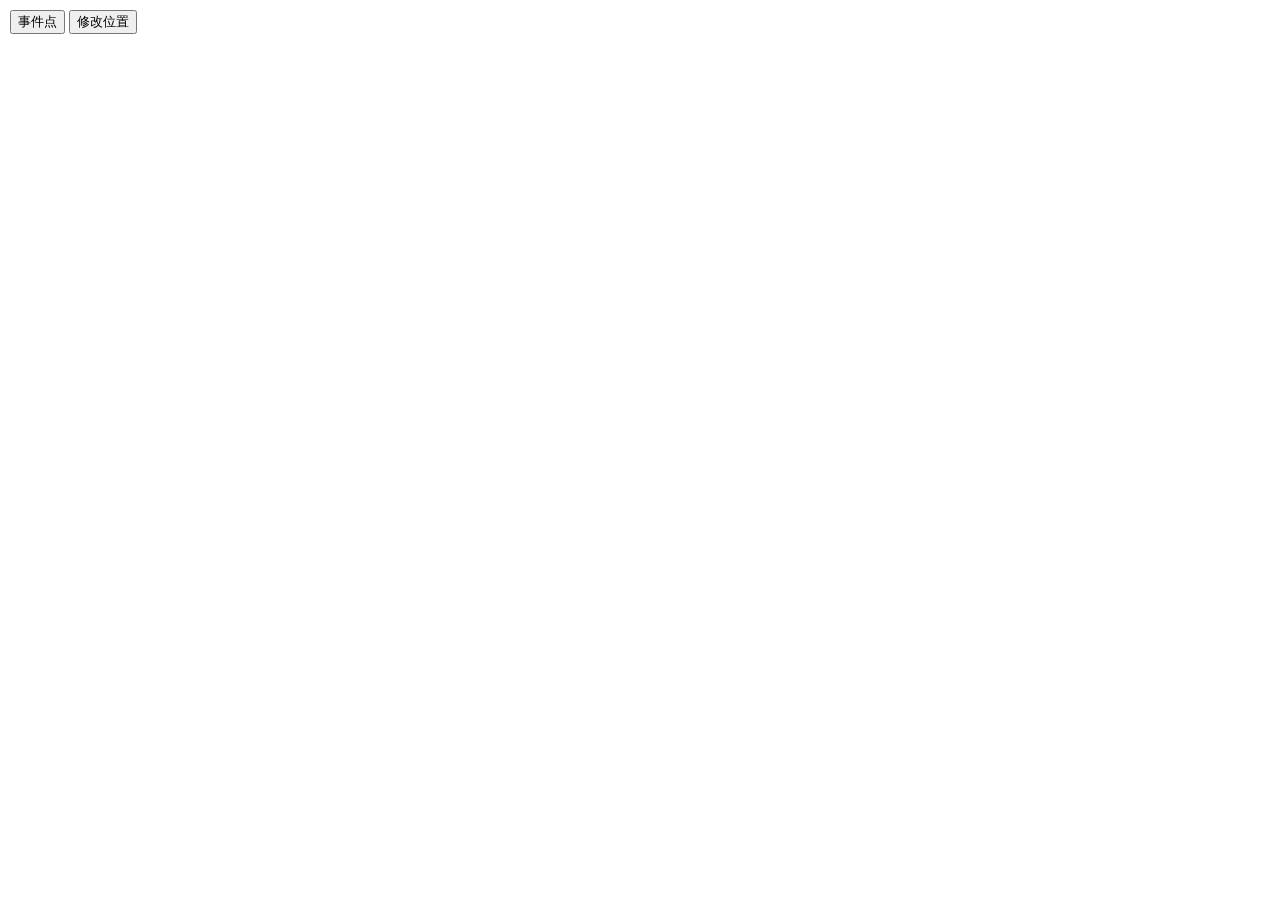
==== index.html @ 2b2c5138 "Update and rename README.md to index.html" ====
<!DOCTYPE html>
<html>

<head>
    <meta charset="utf-8">
    <meta http-equiv="X-UA-Compatible" content="IE=edge">
    <meta name="viewport"
        content="width=device-width, initial-scale=1, maximum-scale=1, minimum-scale=1, user-scalable=no">
    <title>测试消防GIS!</title>
    <link rel="stylesheet" href="http://www.supermapol.com/earth/static/Cesium/Widgets/widgets.css">
    <script type="text/javascript" src="http://www.supermapol.com/earth/vue-iEarth/static/Cesium/Cesium.js"></script>
    <!-- <link rel="stylesheet" href="https://cdn.jsdelivr.net/npm/leaflet@1.7.1/dist/leaflet.css"> -->
    <!-- <script type="text/javascript" src="https://cdn.jsdelivr.net/npm/leaflet@1.7.1/dist/leaflet.js"></script> -->
    <script type="text/javascript" src="https://gitee.com/n7gs7/ccgis/raw/master/dist/ccgis.js"></script>
    <script type="text/javascript" src="https://gitee.com/n7gs7/ccgis/raw/master/dist/features.js"></script>
    <script type="text/javascript" src="https://gitee.com/n7gs7/ccgis/raw/master/dist/plan-tools.js"></script>
    <style>
        html,
        body {
            padding: 0;
            margin: 0;
        }

        #cesiumContainer {
            position: absolute;
            width: 100%;
            height: 100%;
            overflow: hidden;
        }

        .tools {
            position: absolute;
            top: 10px;
            left: 10px;
            color: #fff;
            z-index: 999;
        }
    </style>
</head>

<body>
    <div id="mapContainer"></div>
    <div id="cesiumContainer"></div>
    <div class="tools">
        <button id="point">事件点</button>
        <button id="change">修改位置</button>
    </div>
</body>
<script>
    let CCGIS = ccgis.default;
    let AlertMarker = window['features'].AlertMarker;
    let psg = new CCGIS({
        cesium: {
            sceneid: 'cesiumContainer'
        },
        modules: [AlertMarker]
    });
    let b3d = psg.get('cc3dcesium');
    // 

    let entity;
    document.getElementById('point').onclick = function () {
        const position = {
            longitude: 104.176852816074,
            latitude: 36.5506279715878,
            height: 24.331
        }
        const alertmarker = psg.get('alertmarker')
        entity = alertmarker.create({
            position: Cesium.Cartesian3.fromDegrees(position.longitude, position.latitude, position.height + 1),
            iconUrl: './static/images/entity/pos_red.png',
            color: Cesium.Color.RED
        })
        b3d.viewer.camera.flyTo({
            destination: new Cesium.Cartesian3.fromDegrees(position.longitude, position.latitude - 0.009,
                618),
            orientation: {
                roll: 0,
                heading: 0,
                pitch: -Math.PI / 6
            },
            duration: 3
        })
    };

    document.getElementById('change').onclick = function () {
        const position = {
            longitude: 104.176852816074,
            latitude: 36.5506279715878,
            height: 0
        }
        entity.position = Cesium.Cartesian3.fromDegrees(position.longitude, position.latitude, position.height + 1)
    };
</script>
</html>
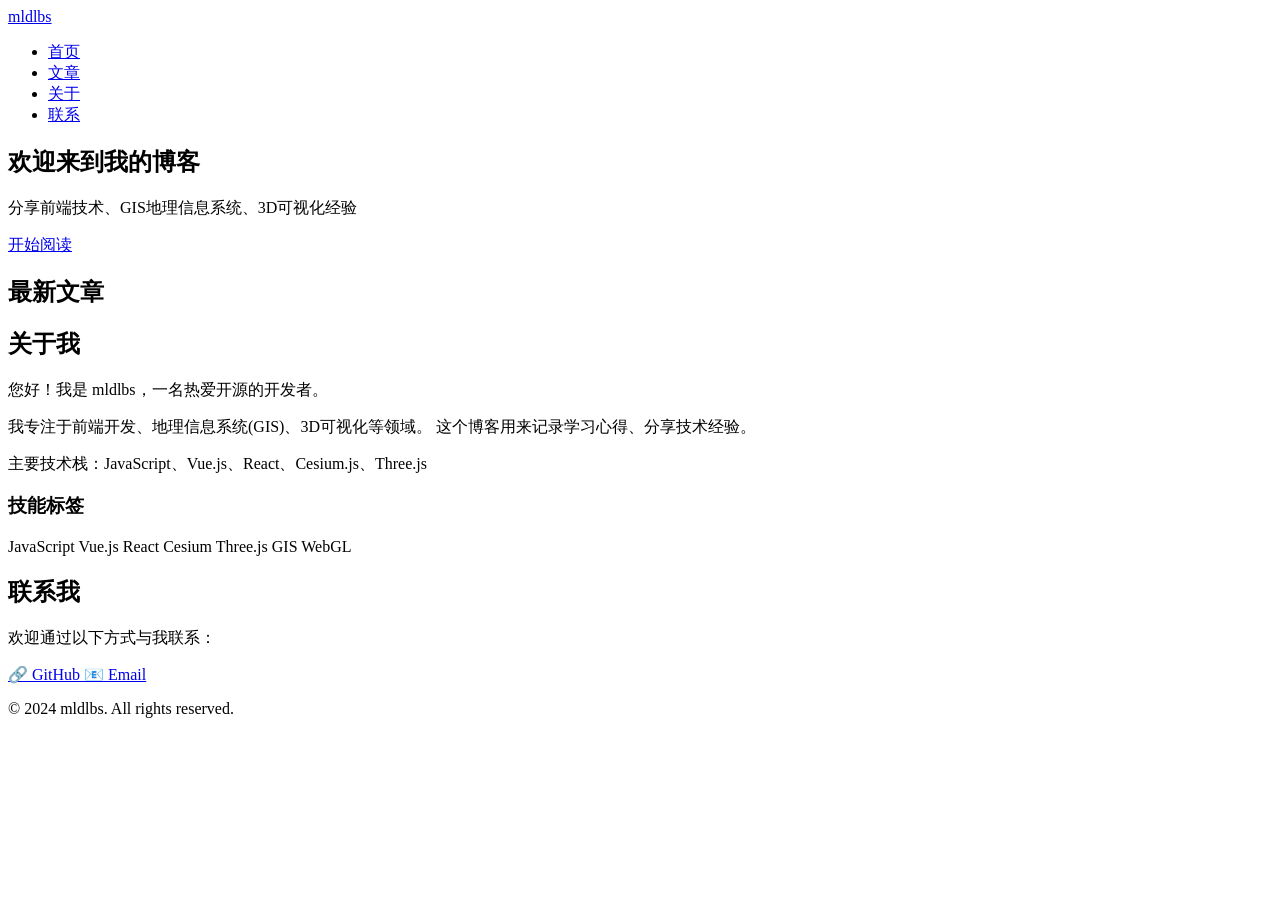
==== commit b2c63f87: "建立博客首页结构" ====
--- a/index.html
+++ b/index.html
@@ -1,95 +1,103 @@
 <!DOCTYPE html>
-<html>
+<html lang="zh-CN">
+<head>
+    <meta charset="UTF-8">
+    <meta name="viewport" content="width=device-width, initial-scale=1.0">
+    <title>mldlbs的博客 - 前端与GIS技术分享</title>
+    <link rel="stylesheet" href="style.css">
+</head>
+<body>
+    <!-- 导航栏 -->
+    <nav class="navbar">
+        <div class="nav-container">
+            <a href="index.html" class="nav-logo">mldlbs</a>
+            <ul class="nav-menu">
+                <li class="nav-item"><a href="#home" class="nav-link">首页</a></li>
+                <li class="nav-item"><a href="#articles" class="nav-link">文章</a></li>
+                <li class="nav-item"><a href="#about" class="nav-link">关于</a></li>
+                <li class="nav-item"><a href="#contact" class="nav-link">联系</a></li>
+            </ul>
+        </div>
+    </nav>
 
-<head>
-    <meta charset="utf-8">
-    <meta http-equiv="X-UA-Compatible" content="IE=edge">
-    <meta name="viewport"
-        content="width=device-width, initial-scale=1, maximum-scale=1, minimum-scale=1, user-scalable=no">
-    <title>测试消防GIS!</title>
-    <link rel="stylesheet" href="http://www.supermapol.com/earth/static/Cesium/Widgets/widgets.css">
-    <script type="text/javascript" src="http://www.supermapol.com/earth/vue-iEarth/static/Cesium/Cesium.js"></script>
-    <!-- <link rel="stylesheet" href="https://cdn.jsdelivr.net/npm/leaflet@1.7.1/dist/leaflet.css"> -->
-    <!-- <script type="text/javascript" src="https://cdn.jsdelivr.net/npm/leaflet@1.7.1/dist/leaflet.js"></script> -->
-    <script type="text/javascript" src="https://gitee.com/n7gs7/ccgis/raw/master/dist/ccgis.js"></script>
-    <script type="text/javascript" src="https://gitee.com/n7gs7/ccgis/raw/master/dist/features.js"></script>
-    <script type="text/javascript" src="https://gitee.com/n7gs7/ccgis/raw/master/dist/plan-tools.js"></script>
-    <style>
-        html,
-        body {
-            padding: 0;
-            margin: 0;
-        }
+    <!-- 首页头部 -->
+    <section id="home" class="hero">
+        <div class="hero-content">
+            <h1>欢迎来到我的博客</h1>
+            <p>分享前端技术、GIS地理信息系统、3D可视化经验</p>
+            <a href="#articles" class="cta-button">开始阅读</a>
+        </div>
+    </section>
 
-        #cesiumContainer {
-            position: absolute;
-            width: 100%;
-            height: 100%;
-            overflow: hidden;
-        }
+    <!-- 文章列表 -->
+    <section id="articles" class="articles-section">
+        <div class="container">
+            <h2 class="section-title">最新文章</h2>
+            
+            <div class="articles-grid" id="articles-container">
+                <!-- 文章卡片会由 JavaScript 动态生成 -->
+            </div>
+        </div>
+    </section>
 
-        .tools {
-            position: absolute;
-            top: 10px;
-            left: 10px;
-            color: #fff;
-            z-index: 999;
-        }
-    </style>
-</head>
+    <!-- 关于部分 -->
+    <section id="about" class="about-section">
+        <div class="container">
+            <h2 class="section-title">关于我</h2>
+            <div class="about-content">
+                <div class="about-text">
+                    <p>
+                        您好！我是 mldlbs，一名热爱开源的开发者。
+                    </p>
+                    <p>
+                        我专注于前端开发、地理信息系统(GIS)、3D可视化等领域。
+                        这个博客用来记录学习心得、分享技术经验。
+                    </p>
+                    <p>
+                        主要技术栈：JavaScript、Vue.js、React、Cesium.js、Three.js
+                    </p>
+                </div>
+                <div class="skills">
+                    <h3>技能标签</h3>
+                    <div class="skill-tags">
+                        <span class="tag">JavaScript</span>
+                        <span class="tag">Vue.js</span>
+                        <span class="tag">React</span>
+                        <span class="tag">Cesium</span>
+                        <span class="tag">Three.js</span>
+                        <span class="tag">GIS</span>
+                        <span class="tag">WebGL</span>
+                    </div>
+                </div>
+            </div>
+        </div>
+    </section>
 
-<body>
-    <div id="mapContainer"></div>
-    <div id="cesiumContainer"></div>
-    <div class="tools">
-        <button id="point">事件点</button>
-        <button id="change">修改位置</button>
-    </div>
+    <!-- 联系部分 -->
+    <section id="contact" class="contact-section">
+        <div class="container">
+            <h2 class="section-title">联系我</h2>
+            <div class="contact-content">
+                <p>欢迎通过以下方式与我联系：</p>
+                <div class="contact-links">
+                    <a href="https://github.com/mldlbs" target="_blank" class="contact-link">
+                        <span class="icon">🔗</span> GitHub
+                    </a>
+                    <a href="mailto:your-email@example.com" class="contact-link">
+                        <span class="icon">📧</span> Email
+                    </a>
+                </div>
+            </div>
+        </div>
+    </section>
+
+    <!-- 页脚 -->
+    <footer class="footer">
+        <div class="container">
+            <p>&copy; 2024 mldlbs. All rights reserved.</p>
+        </div>
+    </footer>
+
+    <script src="script.js"></script>
 </body>
-<script>
-    let CCGIS = ccgis.default;
-    let AlertMarker = window['features'].AlertMarker;
-    let psg = new CCGIS({
-        cesium: {
-            sceneid: 'cesiumContainer'
-        },
-        modules: [AlertMarker]
-    });
-    let b3d = psg.get('cc3dcesium');
-    // 
-
-    let entity;
-    document.getElementById('point').onclick = function () {
-        const position = {
-            longitude: 104.176852816074,
-            latitude: 36.5506279715878,
-            height: 24.331
-        }
-        const alertmarker = psg.get('alertmarker')
-        entity = alertmarker.create({
-            position: Cesium.Cartesian3.fromDegrees(position.longitude, position.latitude, position.height + 1),
-            iconUrl: './static/images/entity/pos_red.png',
-            color: Cesium.Color.RED
-        })
-        b3d.viewer.camera.flyTo({
-            destination: new Cesium.Cartesian3.fromDegrees(position.longitude, position.latitude - 0.009,
-                618),
-            orientation: {
-                roll: 0,
-                heading: 0,
-                pitch: -Math.PI / 6
-            },
-            duration: 3
-        })
-    };
-
-    document.getElementById('change').onclick = function () {
-        const position = {
-            longitude: 104.176852816074,
-            latitude: 36.5506279715878,
-            height: 0
-        }
-        entity.position = Cesium.Cartesian3.fromDegrees(position.longitude, position.latitude, position.height + 1)
-    };
-</script>
 </html>
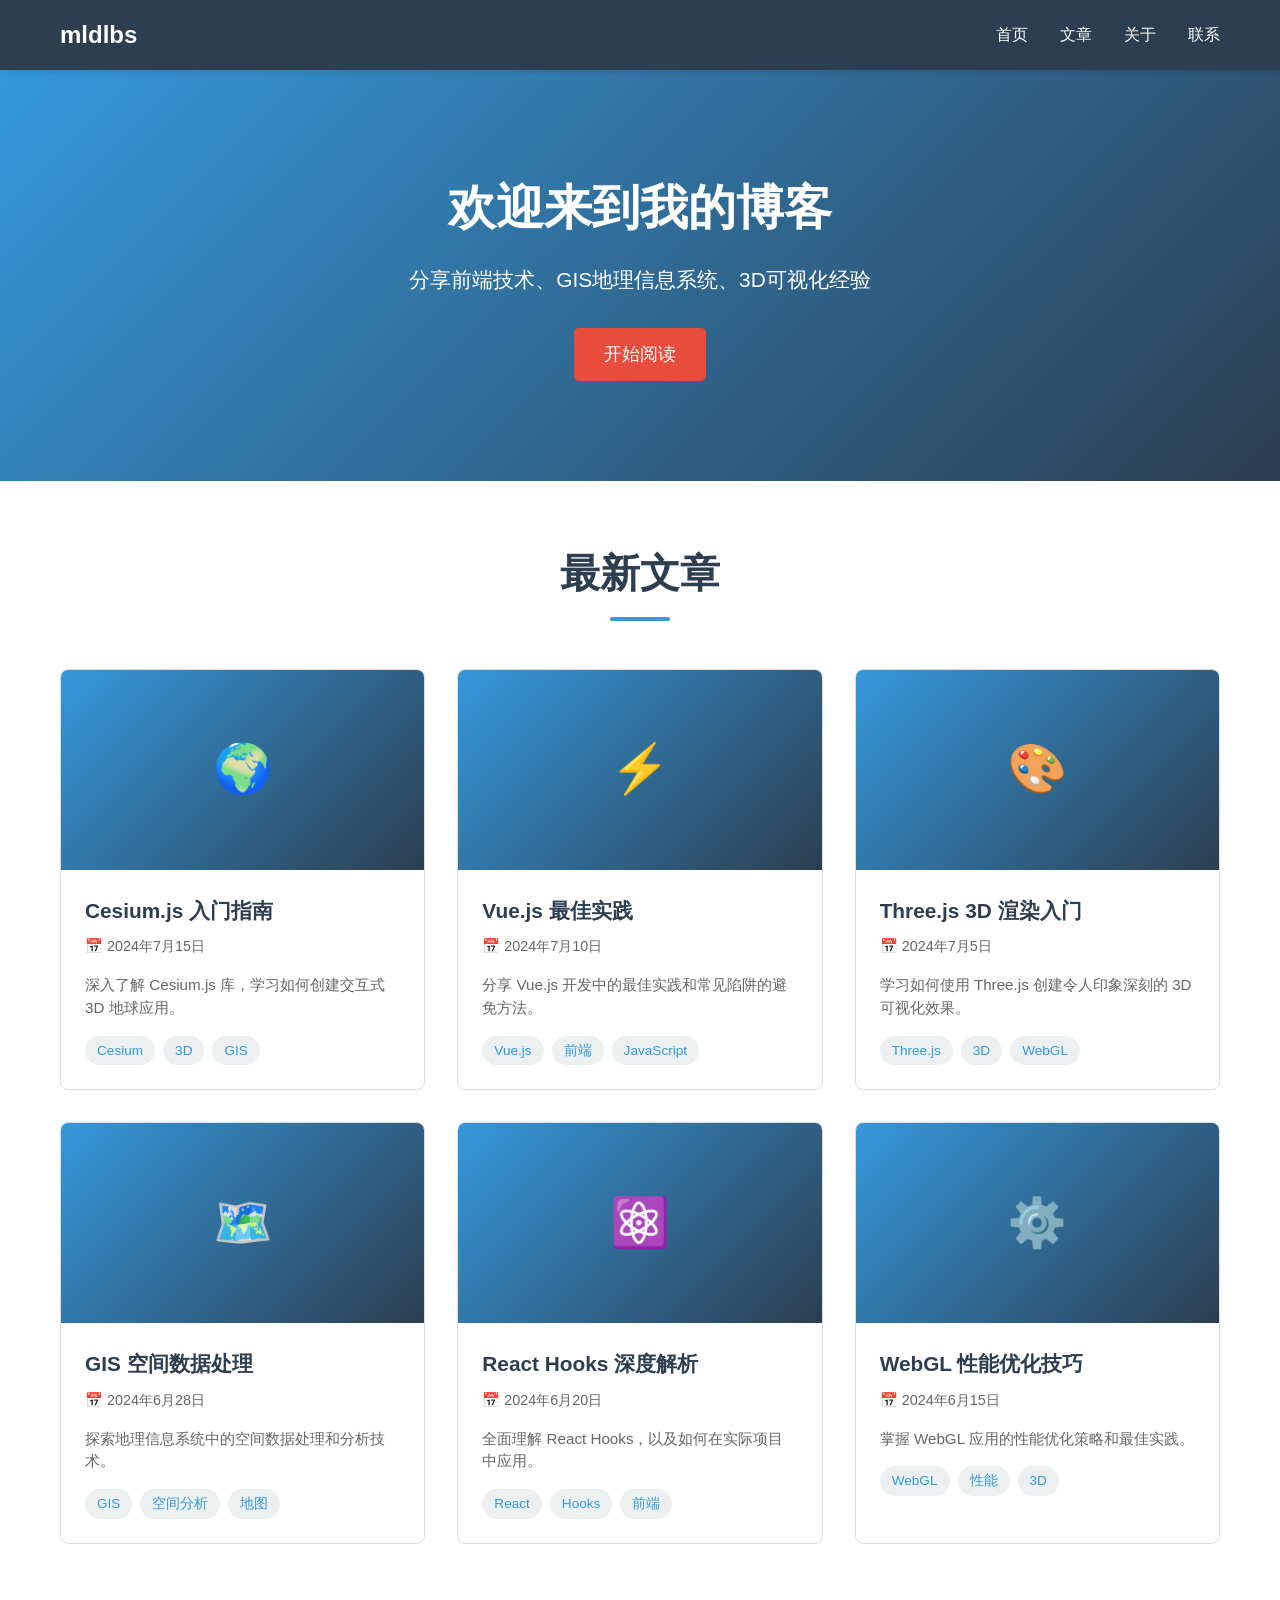
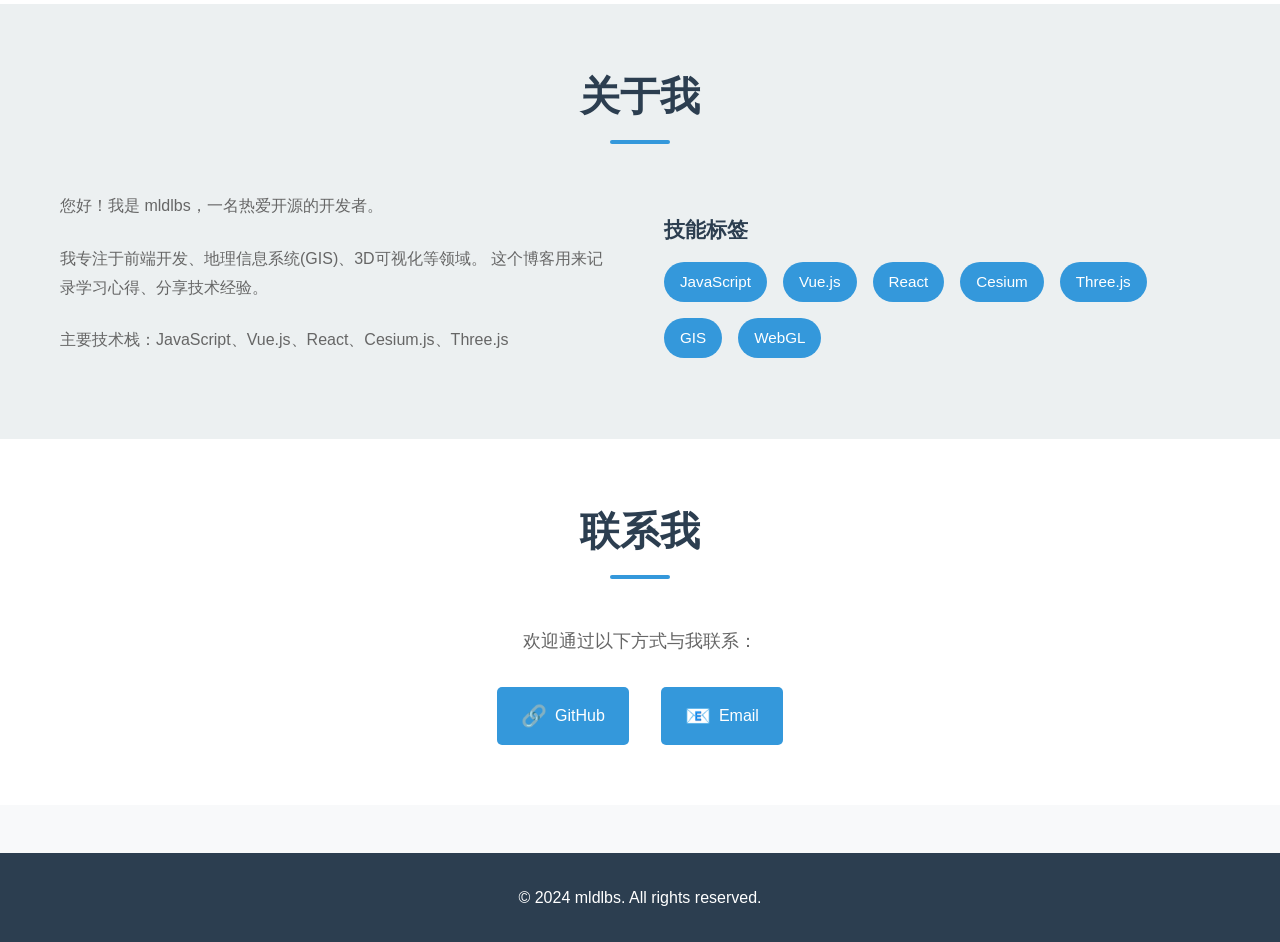
==== commit ff74a8c7: "删除CNAME文件 - 启用GitHub Pages默认地址 https://mldlbs.github.io" ====
--- a/index.html
+++ b/index.html
@@ -100,4 +100,4 @@
 
     <script src="script.js"></script>
 </body>
-</html>
+</html>
--- a/style.css
+++ b/style.css
@@ -0,0 +1,423 @@
+/* 全局样式 */
+* {
+    margin: 0;
+    padding: 0;
+    box-sizing: border-box;
+}
+
+:root {
+    --primary-color: #3498db;
+    --secondary-color: #2c3e50;
+    --accent-color: #e74c3c;
+    --light-bg: #ecf0f1;
+    --text-color: #333;
+    --text-light: #666;
+    --border-color: #ddd;
+}
+
+body {
+    font-family: 'Segoe UI', Tahoma, Geneva, Verdana, sans-serif;
+    line-height: 1.6;
+    color: var(--text-color);
+    background-color: #f8f9fa;
+}
+
+.container {
+    max-width: 1200px;
+    margin: 0 auto;
+    padding: 0 20px;
+}
+
+/* 导航栏 */
+.navbar {
+    background-color: var(--secondary-color);
+    color: white;
+    padding: 1rem 0;
+    position: sticky;
+    top: 0;
+    z-index: 100;
+    box-shadow: 0 2px 5px rgba(0, 0, 0, 0.1);
+}
+
+.nav-container {
+    max-width: 1200px;
+    margin: 0 auto;
+    padding: 0 20px;
+    display: flex;
+    justify-content: space-between;
+    align-items: center;
+}
+
+.nav-logo {
+    font-size: 1.5rem;
+    font-weight: bold;
+    color: white;
+    text-decoration: none;
+    transition: color 0.3s ease;
+}
+
+.nav-logo:hover {
+    color: var(--primary-color);
+}
+
+.nav-menu {
+    display: flex;
+    list-style: none;
+    gap: 2rem;
+}
+
+.nav-link {
+    color: white;
+    text-decoration: none;
+    transition: color 0.3s ease;
+    font-size: 1rem;
+}
+
+.nav-link:hover {
+    color: var(--primary-color);
+}
+
+/* 首页头部 */
+.hero {
+    background: linear-gradient(135deg, var(--primary-color), var(--secondary-color));
+    color: white;
+    padding: 100px 20px;
+    text-align: center;
+    min-height: 400px;
+    display: flex;
+    align-items: center;
+    justify-content: center;
+}
+
+.hero-content h1 {
+    font-size: 3rem;
+    margin-bottom: 1rem;
+    animation: slideInDown 0.8s ease;
+}
+
+.hero-content p {
+    font-size: 1.3rem;
+    margin-bottom: 2rem;
+    animation: slideInUp 0.8s ease;
+}
+
+.cta-button {
+    display: inline-block;
+    background-color: var(--accent-color);
+    color: white;
+    padding: 12px 30px;
+    text-decoration: none;
+    border-radius: 5px;
+    transition: background-color 0.3s ease, transform 0.3s ease;
+    font-size: 1.1rem;
+    border: none;
+    cursor: pointer;
+}
+
+.cta-button:hover {
+    background-color: #c0392b;
+    transform: scale(1.05);
+}
+
+/* 文章部分 */
+.articles-section {
+    padding: 60px 20px;
+    background-color: white;
+}
+
+.section-title {
+    text-align: center;
+    font-size: 2.5rem;
+    margin-bottom: 3rem;
+    color: var(--secondary-color);
+    position: relative;
+    padding-bottom: 1rem;
+}
+
+.section-title::after {
+    content: '';
+    position: absolute;
+    bottom: 0;
+    left: 50%;
+    transform: translateX(-50%);
+    width: 60px;
+    height: 4px;
+    background-color: var(--primary-color);
+    border-radius: 2px;
+}
+
+.articles-grid {
+    display: grid;
+    grid-template-columns: repeat(auto-fill, minmax(300px, 1fr));
+    gap: 2rem;
+}
+
+.article-card {
+    background-color: white;
+    border: 1px solid var(--border-color);
+    border-radius: 8px;
+    overflow: hidden;
+    transition: transform 0.3s ease, box-shadow 0.3s ease;
+    cursor: pointer;
+}
+
+.article-card:hover {
+    transform: translateY(-5px);
+    box-shadow: 0 5px 15px rgba(0, 0, 0, 0.1);
+}
+
+.article-card-image {
+    width: 100%;
+    height: 200px;
+    background: linear-gradient(135deg, var(--primary-color), var(--secondary-color));
+    display: flex;
+    align-items: center;
+    justify-content: center;
+    font-size: 3rem;
+}
+
+.article-card-content {
+    padding: 1.5rem;
+}
+
+.article-card-title {
+    font-size: 1.3rem;
+    margin-bottom: 0.5rem;
+    color: var(--secondary-color);
+}
+
+.article-card-date {
+    font-size: 0.9rem;
+    color: var(--text-light);
+    margin-bottom: 1rem;
+}
+
+.article-card-description {
+    font-size: 0.95rem;
+    color: var(--text-light);
+    line-height: 1.5;
+}
+
+.article-card-tags {
+    margin-top: 1rem;
+    display: flex;
+    flex-wrap: wrap;
+    gap: 0.5rem;
+}
+
+.article-tag {
+    display: inline-block;
+    background-color: var(--light-bg);
+    color: var(--primary-color);
+    padding: 0.25rem 0.75rem;
+    border-radius: 15px;
+    font-size: 0.85rem;
+}
+
+/* 关于部分 */
+.about-section {
+    padding: 60px 20px;
+    background-color: var(--light-bg);
+}
+
+.about-content {
+    display: grid;
+    grid-template-columns: 1fr 1fr;
+    gap: 3rem;
+    align-items: center;
+}
+
+.about-text p {
+    margin-bottom: 1.5rem;
+    font-size: 1rem;
+    line-height: 1.8;
+    color: var(--text-light);
+}
+
+.skills h3 {
+    font-size: 1.3rem;
+    margin-bottom: 1rem;
+    color: var(--secondary-color);
+}
+
+.skill-tags {
+    display: flex;
+    flex-wrap: wrap;
+    gap: 1rem;
+}
+
+.tag {
+    display: inline-block;
+    background-color: var(--primary-color);
+    color: white;
+    padding: 0.5rem 1rem;
+    border-radius: 20px;
+    font-size: 0.95rem;
+    transition: background-color 0.3s ease, transform 0.3s ease;
+}
+
+.tag:hover {
+    background-color: var(--secondary-color);
+    transform: scale(1.05);
+}
+
+/* 联系部分 */
+.contact-section {
+    padding: 60px 20px;
+    background-color: white;
+    text-align: center;
+}
+
+.contact-content {
+    max-width: 600px;
+    margin: 0 auto;
+}
+
+.contact-content p {
+    font-size: 1.1rem;
+    margin-bottom: 2rem;
+    color: var(--text-light);
+}
+
+.contact-links {
+    display: flex;
+    justify-content: center;
+    gap: 2rem;
+    flex-wrap: wrap;
+}
+
+.contact-link {
+    display: inline-flex;
+    align-items: center;
+    gap: 0.5rem;
+    background-color: var(--primary-color);
+    color: white;
+    padding: 12px 24px;
+    text-decoration: none;
+    border-radius: 5px;
+    transition: background-color 0.3s ease, transform 0.3s ease;
+    font-size: 1rem;
+}
+
+.contact-link:hover {
+    background-color: var(--secondary-color);
+    transform: translateY(-2px);
+}
+
+.contact-link .icon {
+    font-size: 1.3rem;
+}
+
+/* 页脚 */
+.footer {
+    background-color: var(--secondary-color);
+    color: white;
+    text-align: center;
+    padding: 2rem 0;
+    margin-top: 3rem;
+}
+
+/* 动画 */
+@keyframes slideInDown {
+    from {
+        opacity: 0;
+        transform: translateY(-30px);
+    }
+    to {
+        opacity: 1;
+        transform: translateY(0);
+    }
+}
+
+@keyframes slideInUp {
+    from {
+        opacity: 0;
+        transform: translateY(30px);
+    }
+    to {
+        opacity: 1;
+        transform: translateY(0);
+    }
+}
+
+/* 平板适配 */
+@media (max-width: 768px) {
+    .hero-content h1 {
+        font-size: 2rem;
+    }
+
+    .hero-content p {
+        font-size: 1rem;
+    }
+
+    .hero {
+        padding: 60px 20px;
+        min-height: 300px;
+    }
+
+    .section-title {
+        font-size: 2rem;
+    }
+
+    .articles-grid {
+        grid-template-columns: 1fr;
+        gap: 1.5rem;
+    }
+
+    .about-content {
+        grid-template-columns: 1fr;
+        gap: 2rem;
+    }
+
+    .contact-links {
+        flex-direction: column;
+        gap: 1rem;
+    }
+
+    .contact-link {
+        width: 100%;
+        justify-content: center;
+    }
+}
+
+/* 手机适配 */
+@media (max-width: 480px) {
+    .nav-logo {
+        font-size: 1.2rem;
+    }
+
+    .nav-link {
+        font-size: 0.9rem;
+    }
+
+    .hero-content h1 {
+        font-size: 1.5rem;
+    }
+
+    .hero-content p {
+        font-size: 0.9rem;
+    }
+
+    .section-title {
+        font-size: 1.5rem;
+        margin-bottom: 2rem;
+    }
+
+    .article-card-title {
+        font-size: 1.1rem;
+    }
+
+    .skill-tags {
+        gap: 0.5rem;
+    }
+
+    .tag {
+        padding: 0.4rem 0.8rem;
+        font-size: 0.85rem;
+    }
+
+    .cta-button {
+        padding: 10px 20px;
+        font-size: 1rem;
+    }
+}
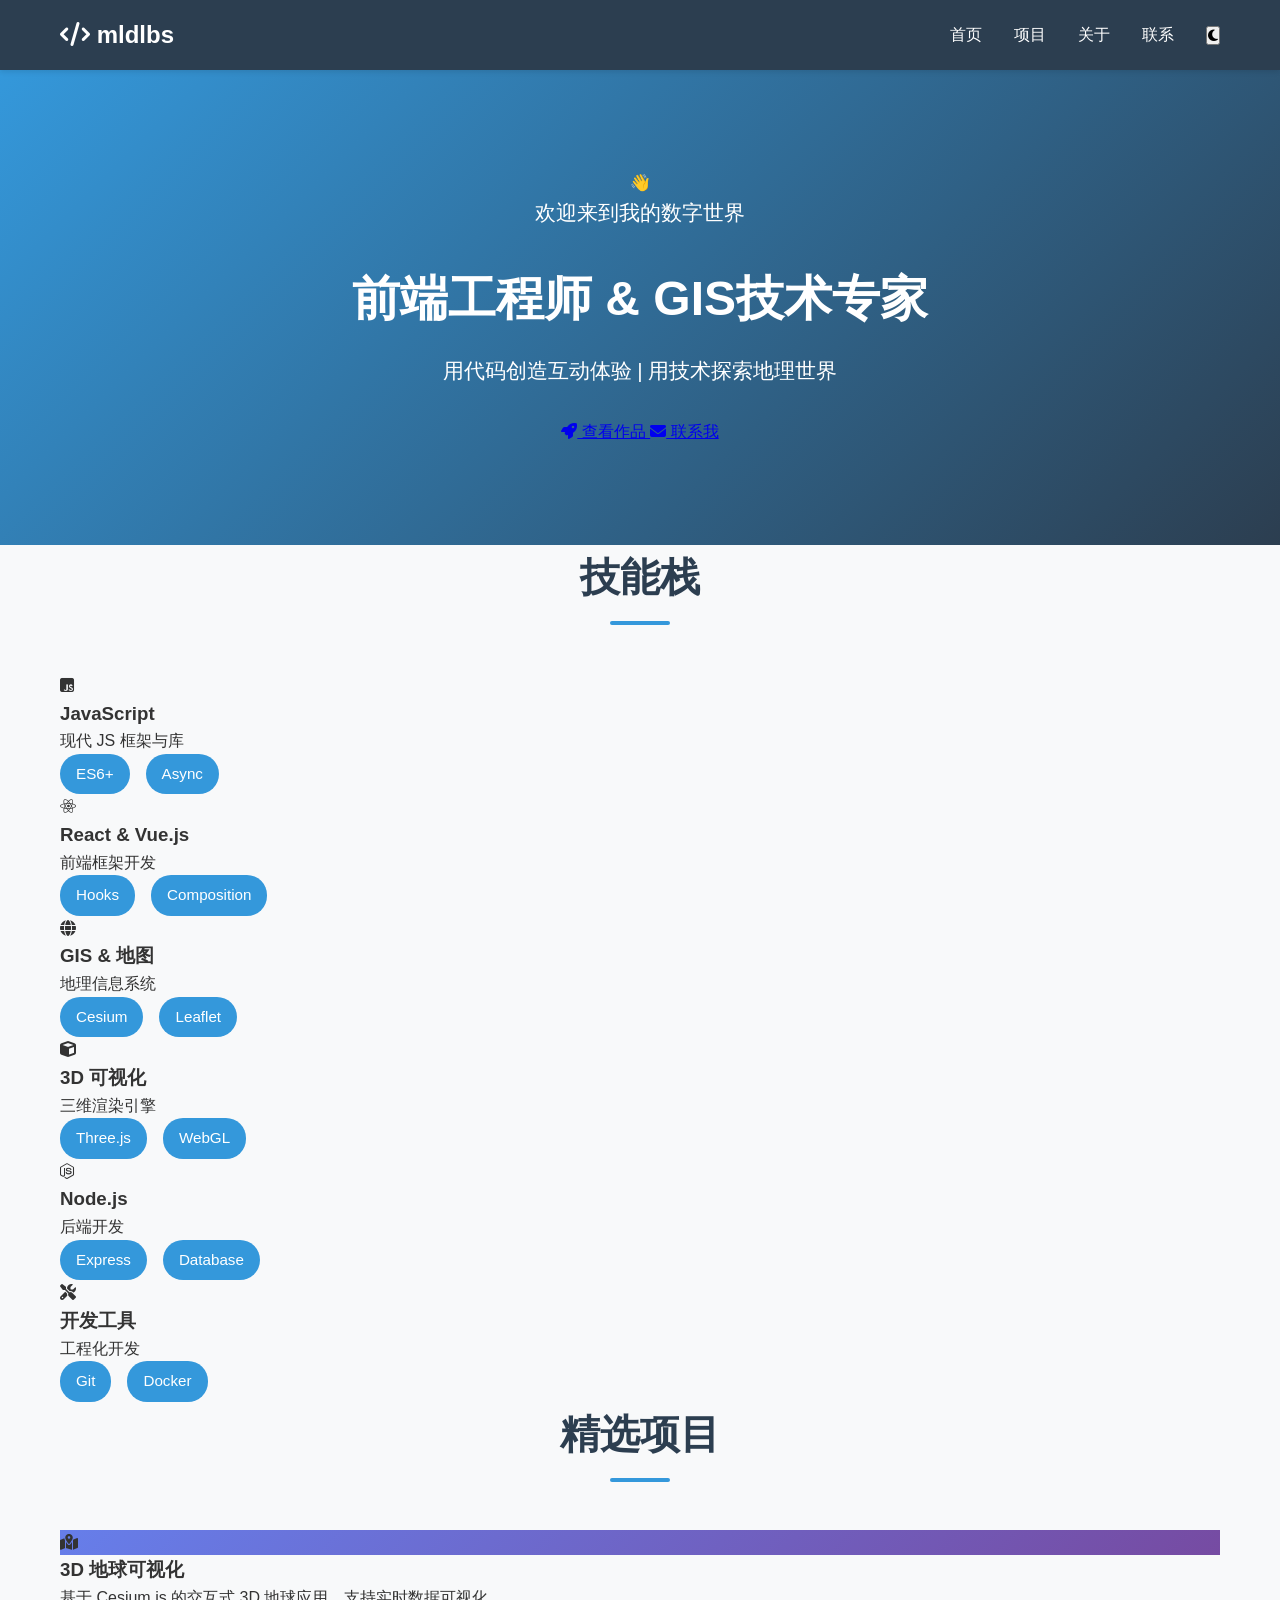
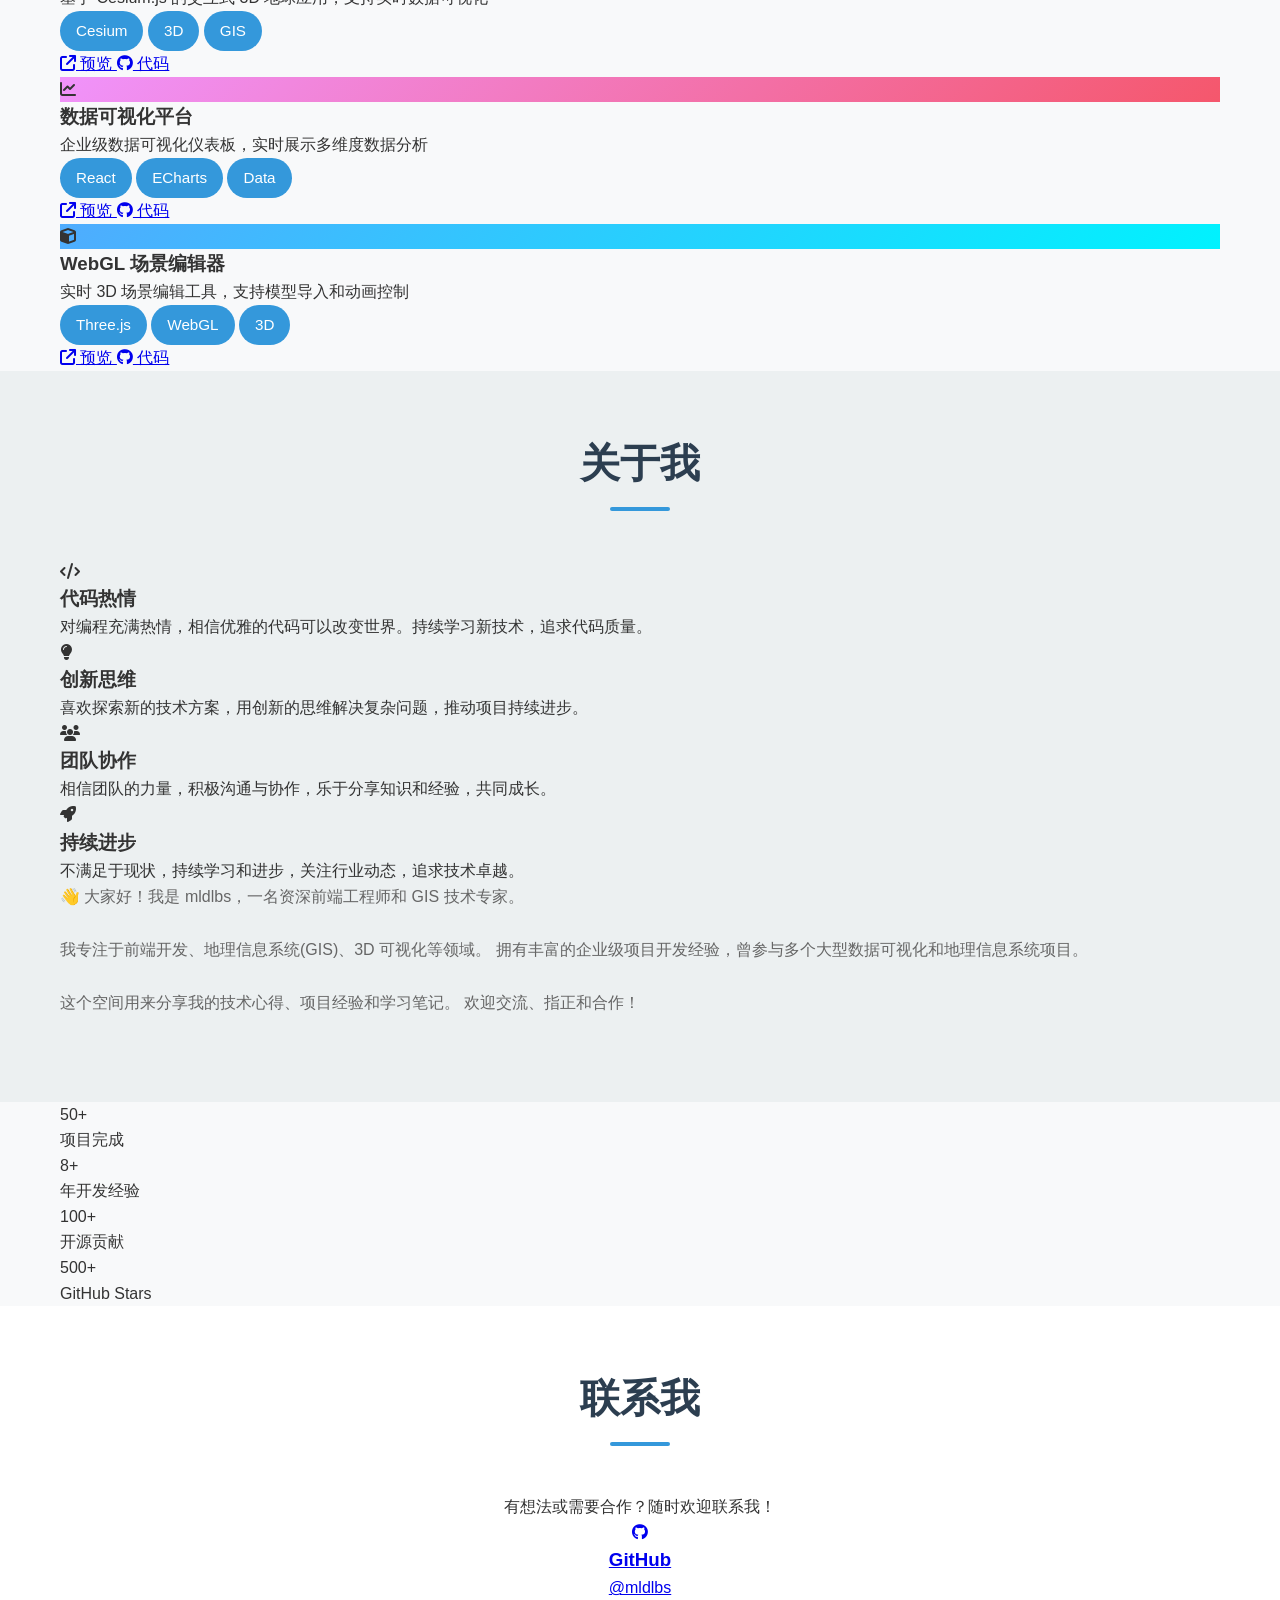
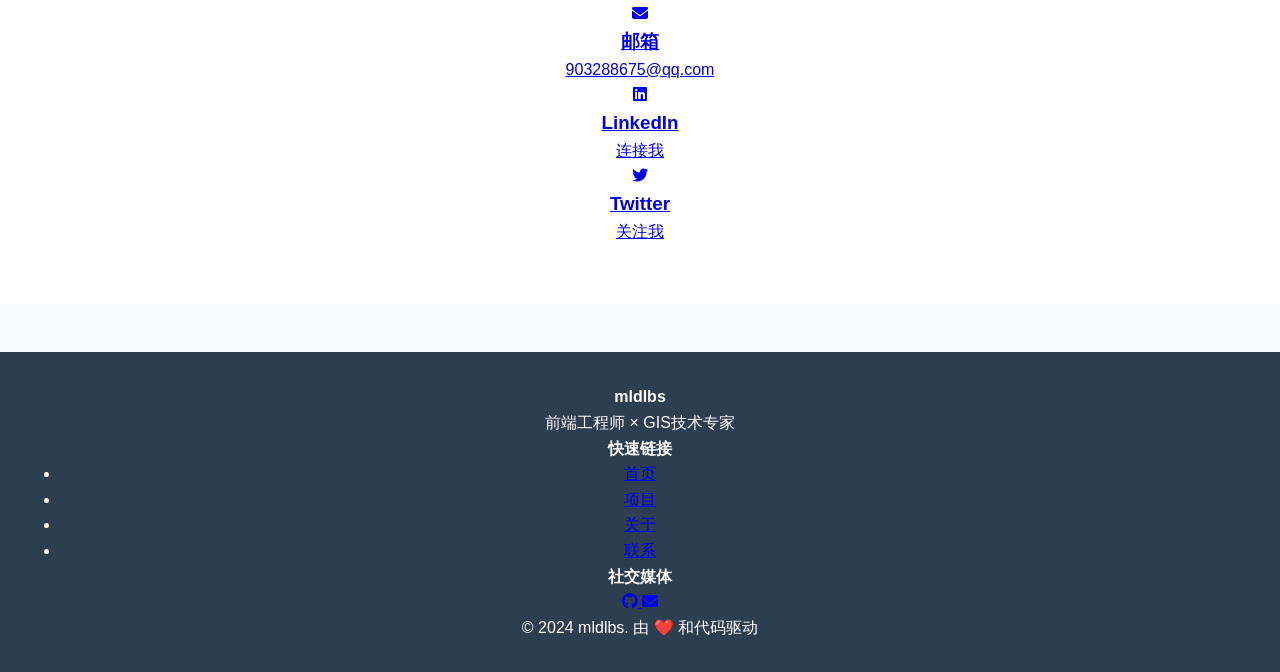
==== commit a5c5088d: "升级UI - 现代科技风设计" ====
--- a/index.html
+++ b/index.html
@@ -3,39 +3,222 @@
 <head>
     <meta charset="UTF-8">
     <meta name="viewport" content="width=device-width, initial-scale=1.0">
-    <title>mldlbs的博客 - 前端与GIS技术分享</title>
-    <link rel="stylesheet" href="style.css">
+    <title>mldlbs - 前端工程师 & GIS技术专家</title>
+    <link rel="stylesheet" href="https://cdnjs.cloudflare.com/ajax/libs/font-awesome/6.4.0/css/all.min.css">
+    <link rel="stylesheet" href="/style.css">
 </head>
 <body>
     <!-- 导航栏 -->
     <nav class="navbar">
         <div class="nav-container">
-            <a href="index.html" class="nav-logo">mldlbs</a>
-            <ul class="nav-menu">
+            <a href="/" class="nav-logo">
+                <i class="fas fa-code"></i> mldlbs
+            </a>
+            <div class="nav-toggle" id="navToggle">
+                <span></span>
+                <span></span>
+                <span></span>
+            </div>
+            <ul class="nav-menu" id="navMenu">
                 <li class="nav-item"><a href="#home" class="nav-link">首页</a></li>
-                <li class="nav-item"><a href="#articles" class="nav-link">文章</a></li>
+                <li class="nav-item"><a href="#projects" class="nav-link">项目</a></li>
                 <li class="nav-item"><a href="#about" class="nav-link">关于</a></li>
                 <li class="nav-item"><a href="#contact" class="nav-link">联系</a></li>
+                <li class="nav-item">
+                    <button class="theme-toggle" id="themeToggle" title="切换主题">
+                        <i class="fas fa-moon"></i>
+                    </button>
+                </li>
             </ul>
         </div>
     </nav>
 
-    <!-- 首页头部 -->
+    <!-- 英雄部分 -->
     <section id="home" class="hero">
+        <div class="stars"></div>
         <div class="hero-content">
-            <h1>欢迎来到我的博客</h1>
-            <p>分享前端技术、GIS地理信息系统、3D可视化经验</p>
-            <a href="#articles" class="cta-button">开始阅读</a>
-        </div>
-    </section>
-
-    <!-- 文章列表 -->
-    <section id="articles" class="articles-section">
-        <div class="container">
-            <h2 class="section-title">最新文章</h2>
-            
-            <div class="articles-grid" id="articles-container">
-                <!-- 文章卡片会由 JavaScript 动态生成 -->
+            <div class="hero-greeting">
+                <span class="wave">👋</span>
+                <p>欢迎来到我的数字世界</p>
+            </div>
+            <h1 class="hero-title">
+                <span class="gradient-text">前端工程师</span>
+                <span class="text-divider">&</span>
+                <span class="gradient-text">GIS技术专家</span>
+            </h1>
+            <p class="hero-subtitle">
+                用代码创造互动体验 | 用技术探索地理世界
+            </p>
+            <div class="hero-buttons">
+                <a href="#projects" class="btn btn-primary">
+                    <i class="fas fa-rocket"></i> 查看作品
+                </a>
+                <a href="#contact" class="btn btn-secondary">
+                    <i class="fas fa-envelope"></i> 联系我
+                </a>
+            </div>
+            <div class="scroll-indicator">
+                <div class="mouse">
+                    <div class="wheel"></div>
+                </div>
+                <div class="arrow"></div>
+            </div>
+        </div>
+    </section>
+
+    <!-- 技能部分 -->
+    <section class="skills-section">
+        <div class="container">
+            <h2 class="section-title">技能栈</h2>
+            <div class="skills-grid">
+                <div class="skill-card glass">
+                    <div class="skill-icon">
+                        <i class="fab fa-js-square"></i>
+                    </div>
+                    <h3>JavaScript</h3>
+                    <p>现代 JS 框架与库</p>
+                    <div class="skill-tags">
+                        <span class="tag">ES6+</span>
+                        <span class="tag">Async</span>
+                    </div>
+                </div>
+
+                <div class="skill-card glass">
+                    <div class="skill-icon">
+                        <i class="fab fa-react"></i>
+                    </div>
+                    <h3>React & Vue.js</h3>
+                    <p>前端框架开发</p>
+                    <div class="skill-tags">
+                        <span class="tag">Hooks</span>
+                        <span class="tag">Composition</span>
+                    </div>
+                </div>
+
+                <div class="skill-card glass">
+                    <div class="skill-icon">
+                        <i class="fas fa-globe"></i>
+                    </div>
+                    <h3>GIS & 地图</h3>
+                    <p>地理信息系统</p>
+                    <div class="skill-tags">
+                        <span class="tag">Cesium</span>
+                        <span class="tag">Leaflet</span>
+                    </div>
+                </div>
+
+                <div class="skill-card glass">
+                    <div class="skill-icon">
+                        <i class="fas fa-cube"></i>
+                    </div>
+                    <h3>3D 可视化</h3>
+                    <p>三维渲染引擎</p>
+                    <div class="skill-tags">
+                        <span class="tag">Three.js</span>
+                        <span class="tag">WebGL</span>
+                    </div>
+                </div>
+
+                <div class="skill-card glass">
+                    <div class="skill-icon">
+                        <i class="fab fa-node-js"></i>
+                    </div>
+                    <h3>Node.js</h3>
+                    <p>后端开发</p>
+                    <div class="skill-tags">
+                        <span class="tag">Express</span>
+                        <span class="tag">Database</span>
+                    </div>
+                </div>
+
+                <div class="skill-card glass">
+                    <div class="skill-icon">
+                        <i class="fas fa-tools"></i>
+                    </div>
+                    <h3>开发工具</h3>
+                    <p>工程化开发</p>
+                    <div class="skill-tags">
+                        <span class="tag">Git</span>
+                        <span class="tag">Docker</span>
+                    </div>
+                </div>
+            </div>
+        </div>
+    </section>
+
+    <!-- 项目部分 -->
+    <section id="projects" class="projects-section">
+        <div class="container">
+            <h2 class="section-title">精选项目</h2>
+            <div class="projects-grid">
+                <div class="project-card glass">
+                    <div class="project-image" style="background: linear-gradient(135deg, #667eea 0%, #764ba2 100%);">
+                        <i class="fas fa-map-location-dot"></i>
+                    </div>
+                    <div class="project-content">
+                        <h3>3D 地球可视化</h3>
+                        <p>基于 Cesium.js 的交互式 3D 地球应用，支持实时数据可视化</p>
+                        <div class="project-tags">
+                            <span class="tag">Cesium</span>
+                            <span class="tag">3D</span>
+                            <span class="tag">GIS</span>
+                        </div>
+                        <div class="project-links">
+                            <a href="#" class="link-btn">
+                                <i class="fas fa-external-link"></i> 预览
+                            </a>
+                            <a href="https://github.com/mldlbs" class="link-btn">
+                                <i class="fab fa-github"></i> 代码
+                            </a>
+                        </div>
+                    </div>
+                </div>
+
+                <div class="project-card glass">
+                    <div class="project-image" style="background: linear-gradient(135deg, #f093fb 0%, #f5576c 100%);">
+                        <i class="fas fa-chart-line"></i>
+                    </div>
+                    <div class="project-content">
+                        <h3>数据可视化平台</h3>
+                        <p>企业级数据可视化仪表板，实时展示多维度数据分析</p>
+                        <div class="project-tags">
+                            <span class="tag">React</span>
+                            <span class="tag">ECharts</span>
+                            <span class="tag">Data</span>
+                        </div>
+                        <div class="project-links">
+                            <a href="#" class="link-btn">
+                                <i class="fas fa-external-link"></i> 预览
+                            </a>
+                            <a href="https://github.com/mldlbs" class="link-btn">
+                                <i class="fab fa-github"></i> 代码
+                            </a>
+                        </div>
+                    </div>
+                </div>
+
+                <div class="project-card glass">
+                    <div class="project-image" style="background: linear-gradient(135deg, #4facfe 0%, #00f2fe 100%);">
+                        <i class="fas fa-cube"></i>
+                    </div>
+                    <div class="project-content">
+                        <h3>WebGL 场景编辑器</h3>
+                        <p>实时 3D 场景编辑工具，支持模型导入和动画控制</p>
+                        <div class="project-tags">
+                            <span class="tag">Three.js</span>
+                            <span class="tag">WebGL</span>
+                            <span class="tag">3D</span>
+                        </div>
+                        <div class="project-links">
+                            <a href="#" class="link-btn">
+                                <i class="fas fa-external-link"></i> 预览
+                            </a>
+                            <a href="https://github.com/mldlbs" class="link-btn">
+                                <i class="fab fa-github"></i> 代码
+                            </a>
+                        </div>
+                    </div>
+                </div>
             </div>
         </div>
     </section>
@@ -44,30 +227,75 @@
     <section id="about" class="about-section">
         <div class="container">
             <h2 class="section-title">关于我</h2>
-            <div class="about-content">
-                <div class="about-text">
-                    <p>
-                        您好！我是 mldlbs，一名热爱开源的开发者。
-                    </p>
-                    <p>
-                        我专注于前端开发、地理信息系统(GIS)、3D可视化等领域。
-                        这个博客用来记录学习心得、分享技术经验。
-                    </p>
-                    <p>
-                        主要技术栈：JavaScript、Vue.js、React、Cesium.js、Three.js
-                    </p>
-                </div>
-                <div class="skills">
-                    <h3>技能标签</h3>
-                    <div class="skill-tags">
-                        <span class="tag">JavaScript</span>
-                        <span class="tag">Vue.js</span>
-                        <span class="tag">React</span>
-                        <span class="tag">Cesium</span>
-                        <span class="tag">Three.js</span>
-                        <span class="tag">GIS</span>
-                        <span class="tag">WebGL</span>
-                    </div>
+            <div class="about-grid">
+                <div class="about-card glass">
+                    <div class="about-icon">
+                        <i class="fas fa-code"></i>
+                    </div>
+                    <h3>代码热情</h3>
+                    <p>对编程充满热情，相信优雅的代码可以改变世界。持续学习新技术，追求代码质量。</p>
+                </div>
+
+                <div class="about-card glass">
+                    <div class="about-icon">
+                        <i class="fas fa-lightbulb"></i>
+                    </div>
+                    <h3>创新思维</h3>
+                    <p>喜欢探索新的技术方案，用创新的思维解决复杂问题，推动项目持续进步。</p>
+                </div>
+
+                <div class="about-card glass">
+                    <div class="about-icon">
+                        <i class="fas fa-users"></i>
+                    </div>
+                    <h3>团队协作</h3>
+                    <p>相信团队的力量，积极沟通与协作，乐于分享知识和经验，共同成长。</p>
+                </div>
+
+                <div class="about-card glass">
+                    <div class="about-icon">
+                        <i class="fas fa-rocket"></i>
+                    </div>
+                    <h3>持续进步</h3>
+                    <p>不满足于现状，持续学习和进步，关注行业动态，追求技术卓越。</p>
+                </div>
+            </div>
+
+            <div class="about-text">
+                <p>
+                    👋 大家好！我是 mldlbs，一名资深前端工程师和 GIS 技术专家。
+                </p>
+                <p>
+                    我专注于前端开发、地理信息系统(GIS)、3D 可视化等领域。
+                    拥有丰富的企业级项目开发经验，曾参与多个大型数据可视化和地理信息系统项目。
+                </p>
+                <p>
+                    这个空间用来分享我的技术心得、项目经验和学习笔记。
+                    欢迎交流、指正和合作！
+                </p>
+            </div>
+        </div>
+    </section>
+
+    <!-- 统计部分 -->
+    <section class="stats-section">
+        <div class="container">
+            <div class="stats-grid">
+                <div class="stat-card glass">
+                    <div class="stat-number">50+</div>
+                    <div class="stat-label">项目完成</div>
+                </div>
+                <div class="stat-card glass">
+                    <div class="stat-number">8+</div>
+                    <div class="stat-label">年开发经验</div>
+                </div>
+                <div class="stat-card glass">
+                    <div class="stat-number">100+</div>
+                    <div class="stat-label">开源贡献</div>
+                </div>
+                <div class="stat-card glass">
+                    <div class="stat-number">500+</div>
+                    <div class="stat-label">GitHub Stars</div>
                 </div>
             </div>
         </div>
@@ -77,16 +305,40 @@
     <section id="contact" class="contact-section">
         <div class="container">
             <h2 class="section-title">联系我</h2>
-            <div class="contact-content">
-                <p>欢迎通过以下方式与我联系：</p>
-                <div class="contact-links">
-                    <a href="https://github.com/mldlbs" target="_blank" class="contact-link">
-                        <span class="icon">🔗</span> GitHub
-                    </a>
-                    <a href="mailto:your-email@example.com" class="contact-link">
-                        <span class="icon">📧</span> Email
-                    </a>
-                </div>
+            <p class="contact-subtitle">有想法或需要合作？随时欢迎联系我！</p>
+
+            <div class="contact-grid">
+                <a href="https://github.com/mldlbs" target="_blank" class="contact-card glass">
+                    <div class="contact-icon">
+                        <i class="fab fa-github"></i>
+                    </div>
+                    <h3>GitHub</h3>
+                    <p>@mldlbs</p>
+                </a>
+
+                <a href="mailto:903288675@qq.com" class="contact-card glass">
+                    <div class="contact-icon">
+                        <i class="fas fa-envelope"></i>
+                    </div>
+                    <h3>邮箱</h3>
+                    <p>903288675@qq.com</p>
+                </a>
+
+                <a href="#" class="contact-card glass">
+                    <div class="contact-icon">
+                        <i class="fab fa-linkedin"></i>
+                    </div>
+                    <h3>LinkedIn</h3>
+                    <p>连接我</p>
+                </a>
+
+                <a href="#" class="contact-card glass">
+                    <div class="contact-icon">
+                        <i class="fab fa-twitter"></i>
+                    </div>
+                    <h3>Twitter</h3>
+                    <p>关注我</p>
+                </a>
             </div>
         </div>
     </section>
@@ -94,10 +346,38 @@
     <!-- 页脚 -->
     <footer class="footer">
         <div class="container">
-            <p>&copy; 2024 mldlbs. All rights reserved.</p>
+            <div class="footer-content">
+                <div class="footer-section">
+                    <h4>mldlbs</h4>
+                    <p>前端工程师 × GIS技术专家</p>
+                </div>
+                <div class="footer-section">
+                    <h4>快速链接</h4>
+                    <ul>
+                        <li><a href="#home">首页</a></li>
+                        <li><a href="#projects">项目</a></li>
+                        <li><a href="#about">关于</a></li>
+                        <li><a href="#contact">联系</a></li>
+                    </ul>
+                </div>
+                <div class="footer-section">
+                    <h4>社交媒体</h4>
+                    <div class="social-links">
+                        <a href="https://github.com/mldlbs" target="_blank">
+                            <i class="fab fa-github"></i>
+                        </a>
+                        <a href="mailto:903288675@qq.com">
+                            <i class="fas fa-envelope"></i>
+                        </a>
+                    </div>
+                </div>
+            </div>
+            <div class="footer-bottom">
+                <p>&copy; 2024 mldlbs. 由 ❤️ 和代码驱动</p>
+            </div>
         </div>
     </footer>
 
-    <script src="script.js"></script>
+    <script src="/script.js"></script>
 </body>
-</html>+</html>
